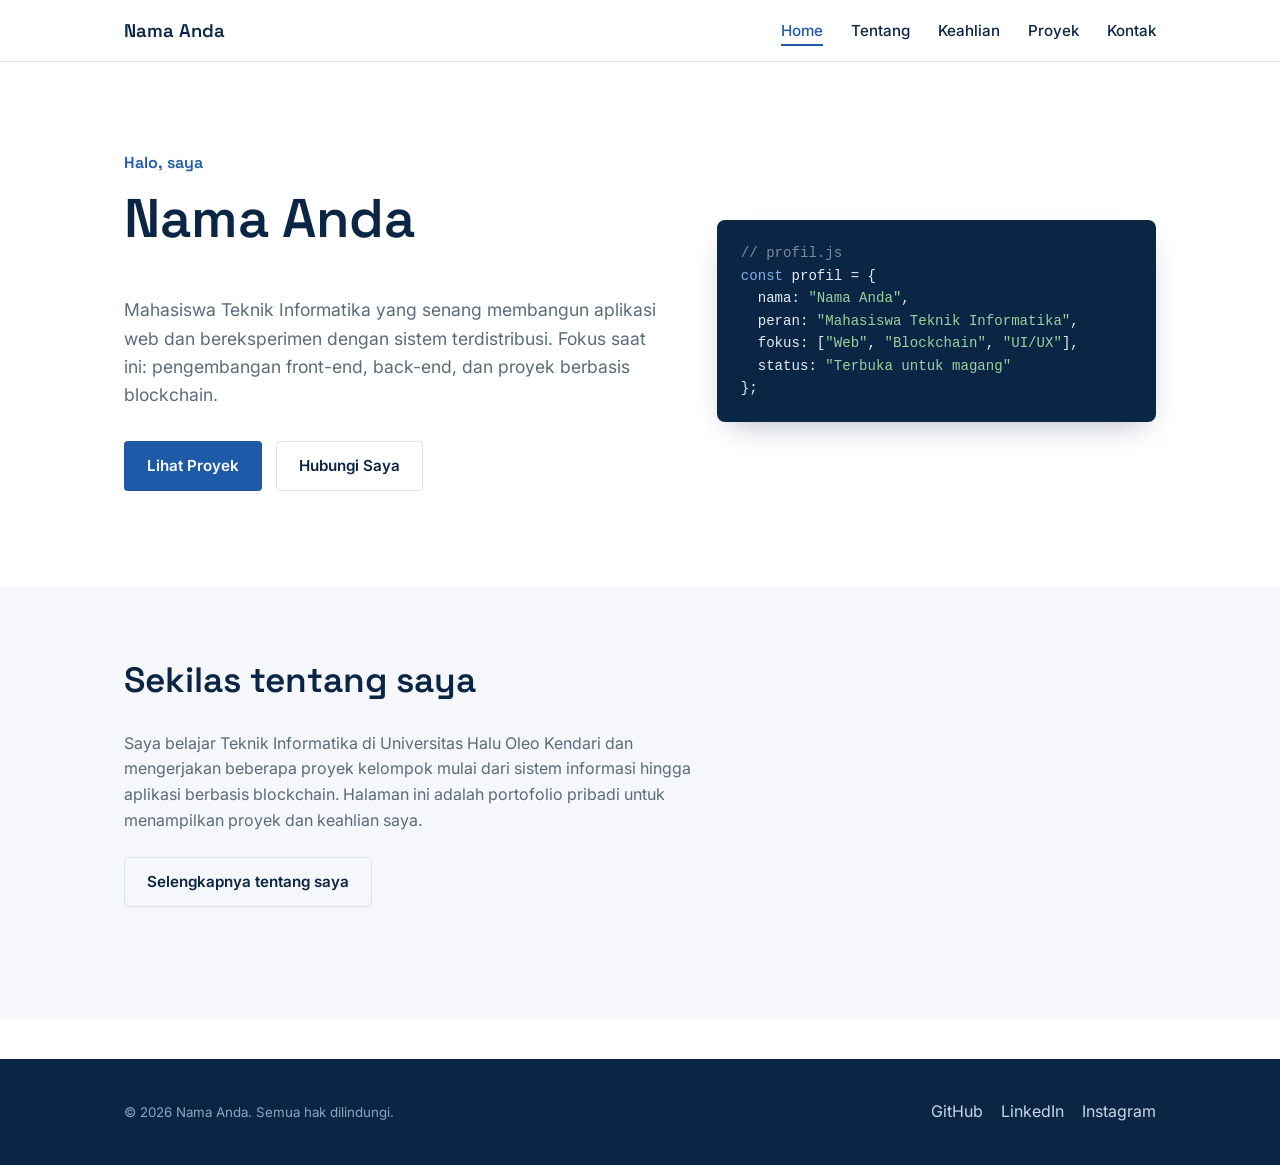
==== index.html @ e714f737 "initial portofolio" ====
<!DOCTYPE html>
<html lang="id">
<head>
  <meta charset="UTF-8">
  <meta name="viewport" content="width=device-width, initial-scale=1.0">
  <!-- GANTI: judul tab browser -->
  <title>Nama Anda — Software Engineer Portfolio</title>
  <meta name="description" content="Portofolio Nama Anda, mahasiswa Teknik Informatika."> <!-- GANTI: deskripsi -->
  <link rel="preconnect" href="https://fonts.googleapis.com">
  <link href="https://fonts.googleapis.com/css2?family=Space+Grotesk:wght@500;600;700&family=Inter:wght@400;500;600&display=swap" rel="stylesheet">
  <link rel="stylesheet" href="css/style.css">
</head>
<body>

  <!-- ============ NAVBAR ============ -->
  <header class="navbar">
    <div class="container">
      <a href="index.html" class="navbar__brand">Nama Anda</a> <!-- GANTI: nama/logo -->
      <button class="navbar__toggle" aria-label="Buka menu" aria-expanded="false">
        <span></span>
      </button>
      <ul class="navbar__links">
        <li><a href="index.html" aria-current="page">Home</a></li>
        <li><a href="about.html">Tentang</a></li>
        <li><a href="skills.html">Keahlian</a></li>
        <li><a href="projects.html">Proyek</a></li>
        <li><a href="contact.html">Kontak</a></li>
      </ul>
    </div>
  </header>

  <!-- ============ HERO ============ -->
  <section class="hero">
    <div class="container">
      <div class="hero__text">
        <p class="hero__eyebrow">Halo, saya</p>
        <!-- GANTI: nama lengkap -->
        <h1>Nama Anda</h1>
        <!-- GANTI: tagline singkat -->
        <p class="hero__lead">
          Mahasiswa Teknik Informatika yang senang membangun aplikasi web dan
          bereksperimen dengan sistem terdistribusi. Fokus saat ini: pengembangan
          front-end, back-end, dan proyek berbasis blockchain.
        </p>
        <div class="hero__actions">
          <a href="projects.html" class="btn btn--primary">Lihat Proyek</a>
          <a href="contact.html" class="btn btn--outline">Hubungi Saya</a>
        </div>
      </div>

      <div class="hero__code">
        <!-- Dekorasi kode, boleh diganti/dihapus -->
        <pre><span class="tok-com">// profil.js</span>
<span class="tok-key">const</span> profil = {
  nama: <span class="tok-str">"Nama Anda"</span>,
  peran: <span class="tok-str">"Mahasiswa Teknik Informatika"</span>,
  fokus: [<span class="tok-str">"Web"</span>, <span class="tok-str">"Blockchain"</span>, <span class="tok-str">"UI/UX"</span>],
  status: <span class="tok-str">"Terbuka untuk magang"</span>
};</pre>
      </div>
    </div>
  </section>

  <!-- ============ RINGKASAN SINGKAT ============ -->
  <section class="section section--soft">
    <div class="container">
      <div class="section__header">
        <h2>Sekilas tentang saya</h2>
        <!-- GANTI: ringkasan 2-3 kalimat -->
        <p>
          Saya belajar Teknik Informatika di Universitas Halu Oleo Kendari dan
          mengerjakan beberapa proyek kelompok mulai dari sistem informasi hingga
          aplikasi berbasis blockchain. Halaman ini adalah portofolio pribadi
          untuk menampilkan proyek dan keahlian saya.
        </p>
        <a href="about.html" class="btn btn--outline" style="margin-top: 8px;">Selengkapnya tentang saya</a>
      </div>
    </div>
  </section>

  <!-- ============ FOOTER ============ -->
  <footer class="footer">
    <div class="container">
      <small>&copy; <span data-year>2026</span> Nama Anda. Semua hak dilindungi.</small> <!-- GANTI: nama -->
      <ul class="footer__social">
        <li><a href="https://github.com/alvvvn1144">GitHub</a></li> <!-- GANTI: link GitHub -->
        <li><a href="#">LinkedIn</a></li> <!-- GANTI: link LinkedIn -->
        <li><a href="https://www.instagram.com/_alvvnnnn">Instagram</a></li> <!-- GANTI: link Instagram -->
      </ul>
    </div>
  </footer>

  <script src="js/script.js"></script>
</body>
</html>
---- css/style.css ----
/* =========================================================
   PORTOFOLIO — STYLESHEET UTAMA
   Tema: Professional / Corporate (Biru - Putih)
   Font: Space Grotesk (judul) + Inter (isi)
   ========================================================= */

:root {
  /* -- Warna -- */
  --color-navy: #0B2545;        /* teks utama, navbar, footer */
  --color-blue: #1E5AA8;        /* aksen interaktif, link, tombol */
  --color-blue-light: #3D7AC4;  /* hover state */
  --color-bg: #FFFFFF;          /* latar utama */
  --color-bg-soft: #F5F7FA;     /* latar section selang-seling */
  --color-border: #DCE3EC;      /* garis pembatas tipis */
  --color-text-muted: #5A6B7B;  /* teks sekunder */
  --color-white: #FFFFFF;

  /* -- Tipografi -- */
  --font-heading: "Space Grotesk", "Segoe UI", sans-serif;
  --font-body: "Inter", "Segoe UI", sans-serif;

  /* -- Layout -- */
  --max-width: 1080px;
  --radius: 4px;
}

* { box-sizing: border-box; }

html { scroll-behavior: smooth; }

body {
  margin: 0;
  font-family: var(--font-body);
  color: var(--color-navy);
  background: var(--color-bg);
  line-height: 1.6;
  -webkit-font-smoothing: antialiased;
}

h1, h2, h3, h4 {
  font-family: var(--font-heading);
  color: var(--color-navy);
  line-height: 1.2;
  margin-top: 0;
}

h1 { font-size: clamp(2.2rem, 5vw, 3.4rem); font-weight: 600; }
h2 { font-size: clamp(1.6rem, 3vw, 2.2rem); font-weight: 600; }
h3 { font-size: 1.25rem; font-weight: 600; }

p { max-width: 68ch; color: var(--color-navy); }

a {
  color: var(--color-blue);
  text-decoration: none;
}
a:hover { color: var(--color-blue-light); text-decoration: underline; }

img { max-width: 100%; display: block; border-radius: var(--radius); }

.container {
  max-width: var(--max-width);
  margin: 0 auto;
  padding: 0 24px;
}

:focus-visible {
  outline: 2px solid var(--color-blue);
  outline-offset: 3px;
}

@media (prefers-reduced-motion: reduce) {
  * { animation: none !important; transition: none !important; }
  html { scroll-behavior: auto; }
}

/* =========================
   NAVBAR
   ========================= */
.navbar {
  position: sticky;
  top: 0;
  z-index: 50;
  background: var(--color-white);
  border-bottom: 1px solid var(--color-border);
}

.navbar .container {
  display: flex;
  align-items: center;
  justify-content: space-between;
  padding-top: 16px;
  padding-bottom: 16px;
}

.navbar__brand {
  font-family: var(--font-heading);
  font-weight: 600;
  font-size: 1.15rem;
  color: var(--color-navy);
}
.navbar__brand:hover { color: var(--color-navy); text-decoration: none; }

.navbar__links {
  display: flex;
  gap: 28px;
  list-style: none;
  margin: 0;
  padding: 0;
}

.navbar__links a {
  color: var(--color-navy);
  font-weight: 500;
  font-size: 0.95rem;
  padding-bottom: 4px;
  border-bottom: 2px solid transparent;
}
.navbar__links a:hover,
.navbar__links a[aria-current="page"] {
  color: var(--color-blue);
  border-bottom-color: var(--color-blue);
  text-decoration: none;
}

.navbar__toggle {
  display: none;
  background: none;
  border: 1px solid var(--color-border);
  border-radius: var(--radius);
  padding: 8px 10px;
  cursor: pointer;
}
.navbar__toggle span,
.navbar__toggle span::before,
.navbar__toggle span::after {
  display: block;
  width: 20px;
  height: 2px;
  background: var(--color-navy);
  position: relative;
}
.navbar__toggle span::before,
.navbar__toggle span::after { content: ""; position: absolute; }
.navbar__toggle span::before { top: -6px; }
.navbar__toggle span::after { top: 6px; }

@media (max-width: 720px) {
  .navbar__toggle { display: block; }
  .navbar__links {
    position: absolute;
    top: 100%;
    left: 0;
    right: 0;
    background: var(--color-white);
    border-bottom: 1px solid var(--color-border);
    flex-direction: column;
    gap: 0;
    max-height: 0;
    overflow: hidden;
    transition: max-height 0.25s ease;
  }
  .navbar__links.is-open { max-height: 320px; }
  .navbar__links li { border-top: 1px solid var(--color-border); }
  .navbar__links a { display: block; padding: 14px 24px; border-bottom: none; }
}

/* =========================
   HERO (index.html)
   ========================= */
.hero {
  padding: 88px 0 96px;
}

.hero .container {
  display: grid;
  grid-template-columns: 1.1fr 0.9fr;
  gap: 56px;
  align-items: center;
}

.hero__eyebrow {
  font-family: var(--font-heading);
  color: var(--color-blue);
  font-weight: 600;
  margin: 0 0 10px;
}

.hero__lead {
  font-size: 1.1rem;
  color: var(--color-text-muted);
  margin-bottom: 32px;
}

.hero__actions {
  display: flex;
  gap: 14px;
  flex-wrap: wrap;
}

.hero__code {
  background: var(--color-navy);
  border-radius: 8px;
  padding: 22px 24px;
  color: #E6EDF7;
  font-family: "Courier New", monospace;
  font-size: 0.88rem;
  overflow-x: auto;
  box-shadow: 0 12px 30px -12px rgba(11, 37, 69, 0.35);
}
.hero__code .tok-key { color: #7FB1E8; }
.hero__code .tok-str { color: #9AD1A0; }
.hero__code .tok-com { color: #7A8CA3; }
.hero__code pre { margin: 0; white-space: pre-wrap; }

@media (max-width: 860px) {
  .hero .container { grid-template-columns: 1fr; }
}

/* =========================
   TOMBOL
   ========================= */
.btn {
  display: inline-block;
  font-family: var(--font-body);
  font-weight: 600;
  font-size: 0.95rem;
  padding: 12px 22px;
  border-radius: var(--radius);
  border: 1px solid transparent;
  cursor: pointer;
}
.btn:hover { text-decoration: none; }

.btn--primary {
  background: var(--color-blue);
  color: var(--color-white);
}
.btn--primary:hover { background: var(--color-navy); color: var(--color-white); }

.btn--outline {
  background: transparent;
  color: var(--color-navy);
  border-color: var(--color-border);
}
.btn--outline:hover { border-color: var(--color-blue); color: var(--color-blue); }

/* =========================
   SECTION UMUM
   ========================= */
.section { padding: 72px 0; }
.section--soft { background: var(--color-bg-soft); }

.section__header { margin-bottom: 40px; max-width: 60ch; }
.section__header p { color: var(--color-text-muted); }

/* =========================
   HALAMAN TENTANG (about.html)
   ========================= */
.about__grid {
  display: grid;
  grid-template-columns: 0.8fr 1.2fr;
  gap: 48px;
  align-items: start;
}
@media (max-width: 780px) {
  .about__grid { grid-template-columns: 1fr; }
}

.about__facts {
  list-style: none;
  margin: 24px 0 0;
  padding: 0;
  border-top: 1px solid var(--color-border);
}
.about__facts li {
  display: flex;
  justify-content: space-between;
  gap: 16px;
  padding: 12px 0;
  border-bottom: 1px solid var(--color-border);
  font-size: 0.95rem;
}
.about__facts span:first-child { color: var(--color-text-muted); }
.about__facts span:last-child { font-weight: 500; text-align: right; }

.timeline {
  border-left: 2px solid var(--color-border);
  margin-left: 6px;
  padding-left: 28px;
}
.timeline__item { position: relative; padding-bottom: 32px; }
.timeline__item:last-child { padding-bottom: 0; }
.timeline__item::before {
  content: "";
  position: absolute;
  left: -33px;
  top: 4px;
  width: 10px;
  height: 10px;
  border-radius: 50%;
  background: var(--color-blue);
}
.timeline__year {
  font-family: var(--font-heading);
  color: var(--color-blue);
  font-size: 0.85rem;
  font-weight: 600;
}

/* =========================
   HALAMAN KEAHLIAN (skills.html)
   ========================= */
.skills__group + .skills__group { margin-top: 40px; }

.skills__group h3 {
  border-bottom: 1px solid var(--color-border);
  padding-bottom: 10px;
  margin-bottom: 18px;
}

.skill-list { list-style: none; margin: 0; padding: 0; }
.skill-list li { margin-bottom: 16px; }

.skill-list__top {
  display: flex;
  justify-content: space-between;
  font-size: 0.92rem;
  margin-bottom: 6px;
}
.skill-list__top span:last-child { color: var(--color-text-muted); }

.skill-bar {
  height: 6px;
  background: var(--color-border);
  border-radius: 999px;
  overflow: hidden;
}
.skill-bar__fill {
  height: 100%;
  background: var(--color-blue);
  border-radius: 999px;
}

.tool-grid {
  display: grid;
  grid-template-columns: repeat(auto-fill, minmax(140px, 1fr));
  gap: 14px;
}
.tool-chip {
  border: 1px solid var(--color-border);
  border-radius: var(--radius);
  padding: 14px 16px;
  font-size: 0.9rem;
  font-weight: 500;
  text-align: center;
  background: var(--color-white);
}

/* =========================
   HALAMAN PROYEK (projects.html)
   ========================= */
.project-list {
  display: flex;
  flex-direction: column;
  gap: 0;
}

.project-card {
  display: grid;
  grid-template-columns: 260px 1fr;
  gap: 32px;
  padding: 32px 0;
  border-top: 1px solid var(--color-border);
  align-items: center;
}
.project-list .project-card:last-child { border-bottom: 1px solid var(--color-border); }

.project-card__meta {
  display: flex;
  gap: 8px;
  flex-wrap: wrap;
  margin: 10px 0 14px;
}
.project-card__tag {
  font-size: 0.78rem;
  font-weight: 600;
  color: var(--color-blue);
  background: rgba(30, 90, 168, 0.08);
  border-radius: 999px;
  padding: 4px 12px;
}

.project-card__links { display: flex; gap: 18px; font-size: 0.9rem; font-weight: 600; }

@media (max-width: 720px) {
  .project-card { grid-template-columns: 1fr; }
}

/* =========================
   HALAMAN KONTAK (contact.html)
   ========================= */
.contact__grid {
  display: grid;
  grid-template-columns: 1fr 1fr;
  gap: 56px;
}
@media (max-width: 780px) {
  .contact__grid { grid-template-columns: 1fr; }
}

.contact__list { list-style: none; margin: 24px 0 0; padding: 0; }
.contact__list li { padding: 14px 0; border-top: 1px solid var(--color-border); }
.contact__list li:last-child { border-bottom: 1px solid var(--color-border); }
.contact__list .label { display: block; font-size: 0.82rem; color: var(--color-text-muted); margin-bottom: 3px; }

.form-field { margin-bottom: 20px; }
.form-field label {
  display: block;
  font-size: 0.88rem;
  font-weight: 600;
  margin-bottom: 6px;
}
.form-field input,
.form-field textarea {
  width: 100%;
  font-family: var(--font-body);
  font-size: 0.95rem;
  padding: 12px 14px;
  border: 1px solid var(--color-border);
  border-radius: var(--radius);
  background: var(--color-white);
  color: var(--color-navy);
}
.form-field input:focus,
.form-field textarea:focus {
  border-color: var(--color-blue);
  outline: none;
}
.form-field textarea { resize: vertical; min-height: 130px; }

/* =========================
   FOOTER
   ========================= */
.footer {
  background: var(--color-navy);
  color: #C9D6E8;
  padding: 40px 0;
  margin-top: 40px;
}
.footer .container {
  display: flex;
  justify-content: space-between;
  align-items: center;
  flex-wrap: wrap;
  gap: 16px;
}
.footer a { color: #C9D6E8; }
.footer a:hover { color: var(--color-white); }
.footer__social { display: flex; gap: 18px; list-style: none; margin: 0; padding: 0; }
.footer small { color: #8FA3BE; }
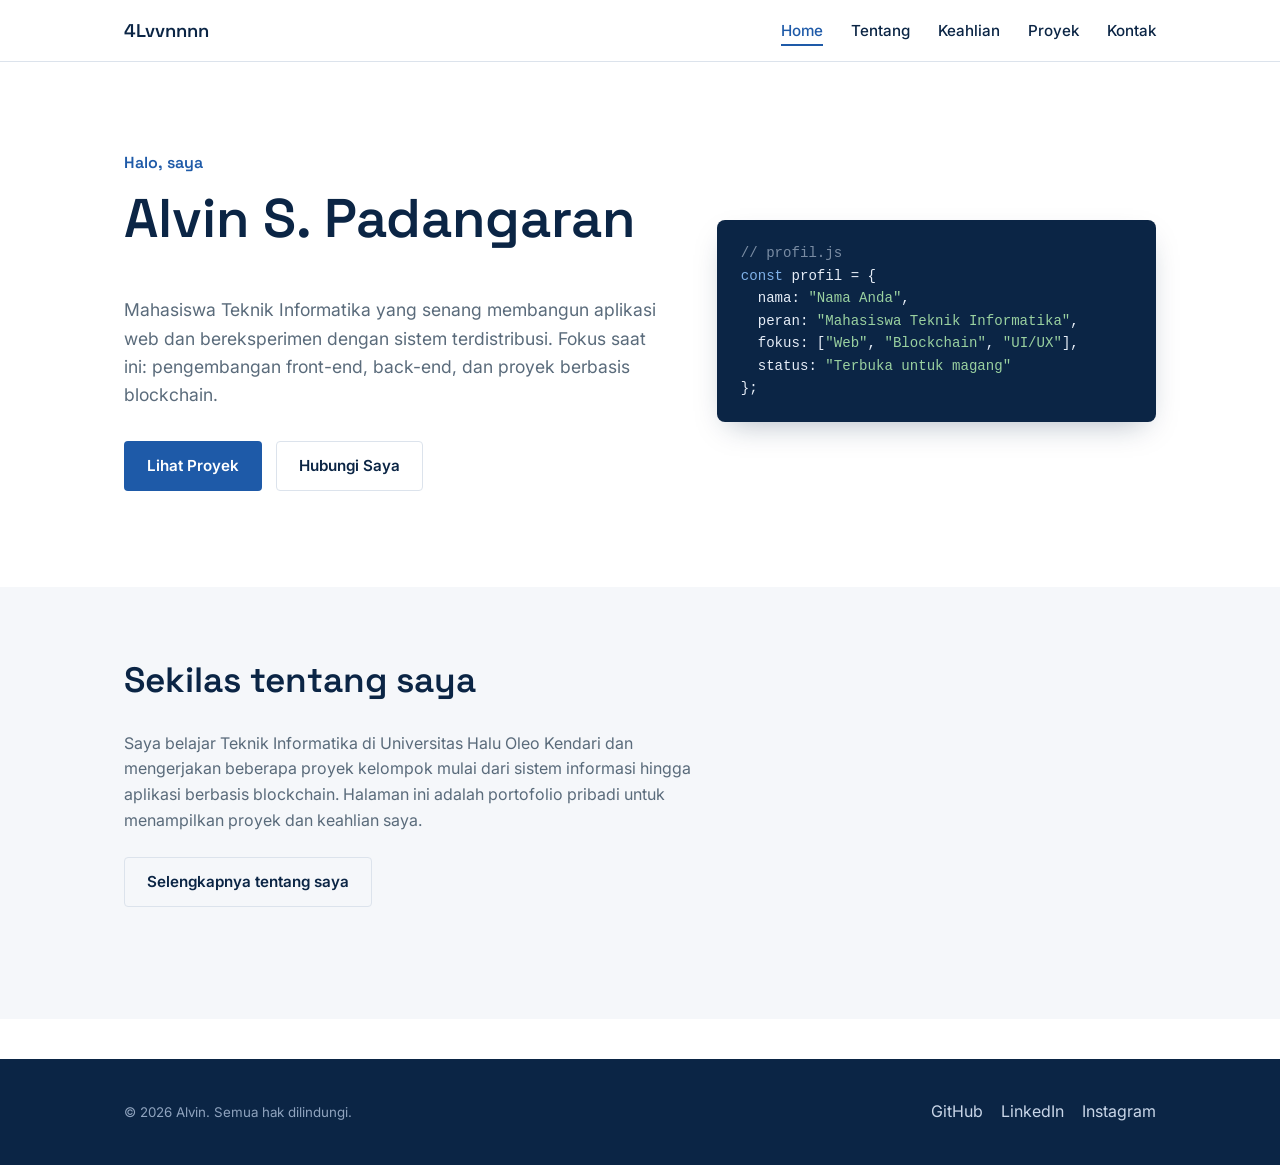
==== commit a6ea4f62: "update portofolio" ====
--- a/index.html
+++ b/index.html
@@ -4,7 +4,7 @@
   <meta charset="UTF-8">
   <meta name="viewport" content="width=device-width, initial-scale=1.0">
   <!-- GANTI: judul tab browser -->
-  <title>Nama Anda — Software Engineer Portfolio</title>
+  <title>Alvin S. Padangaran — Software Engineer Portfolio</title>
   <meta name="description" content="Portofolio Nama Anda, mahasiswa Teknik Informatika."> <!-- GANTI: deskripsi -->
   <link rel="preconnect" href="https://fonts.googleapis.com">
   <link href="https://fonts.googleapis.com/css2?family=Space+Grotesk:wght@500;600;700&family=Inter:wght@400;500;600&display=swap" rel="stylesheet">
@@ -15,7 +15,7 @@
   <!-- ============ NAVBAR ============ -->
   <header class="navbar">
     <div class="container">
-      <a href="index.html" class="navbar__brand">Nama Anda</a> <!-- GANTI: nama/logo -->
+      <a href="index.html" class="navbar__brand">4Lvvnnnn</a> <!-- GANTI: nama/logo -->
       <button class="navbar__toggle" aria-label="Buka menu" aria-expanded="false">
         <span></span>
       </button>
@@ -35,7 +35,7 @@
       <div class="hero__text">
         <p class="hero__eyebrow">Halo, saya</p>
         <!-- GANTI: nama lengkap -->
-        <h1>Nama Anda</h1>
+        <h1>Alvin S. Padangaran</h1>
         <!-- GANTI: tagline singkat -->
         <p class="hero__lead">
           Mahasiswa Teknik Informatika yang senang membangun aplikasi web dan
@@ -81,7 +81,7 @@
   <!-- ============ FOOTER ============ -->
   <footer class="footer">
     <div class="container">
-      <small>&copy; <span data-year>2026</span> Nama Anda. Semua hak dilindungi.</small> <!-- GANTI: nama -->
+      <small>&copy; <span data-year>2026</span> Alvin. Semua hak dilindungi.</small> <!-- GANTI: nama -->
       <ul class="footer__social">
         <li><a href="https://github.com/alvvvn1144">GitHub</a></li> <!-- GANTI: link GitHub -->
         <li><a href="#">LinkedIn</a></li> <!-- GANTI: link LinkedIn -->
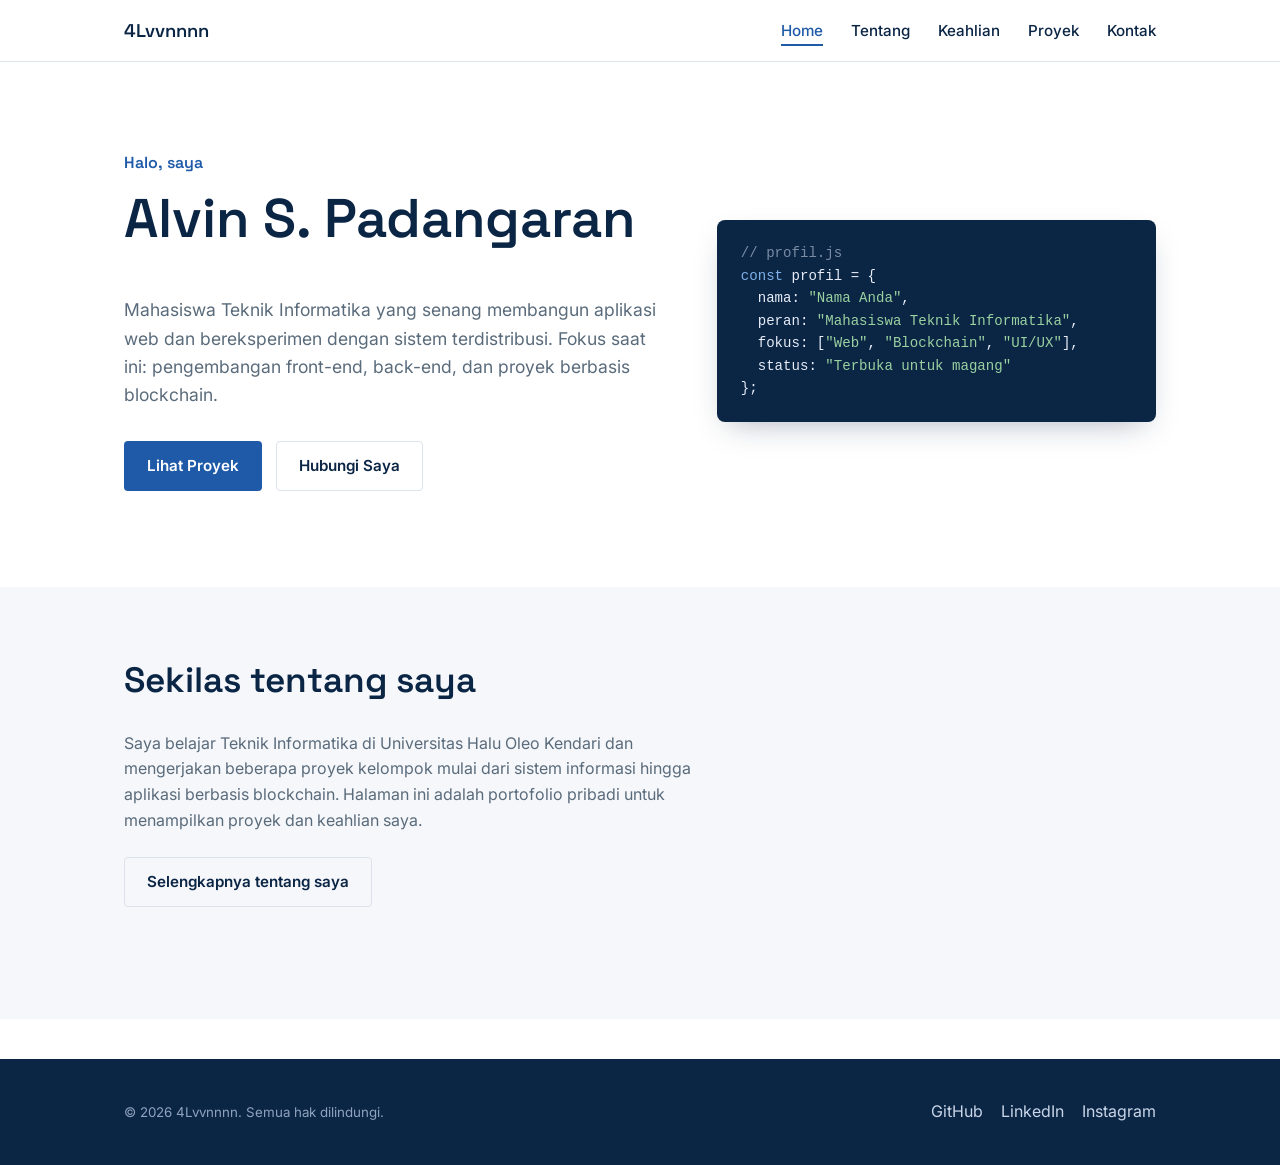
==== commit 5b4bac94: "update portofolio" ====
--- a/index.html
+++ b/index.html
@@ -81,7 +81,7 @@
   <!-- ============ FOOTER ============ -->
   <footer class="footer">
     <div class="container">
-      <small>&copy; <span data-year>2026</span> Alvin. Semua hak dilindungi.</small> <!-- GANTI: nama -->
+      <small>&copy; <span data-year>2026</span> 4Lvvnnnn. Semua hak dilindungi.</small> <!-- GANTI: nama -->
       <ul class="footer__social">
         <li><a href="https://github.com/alvvvn1144">GitHub</a></li> <!-- GANTI: link GitHub -->
         <li><a href="#">LinkedIn</a></li> <!-- GANTI: link LinkedIn -->
